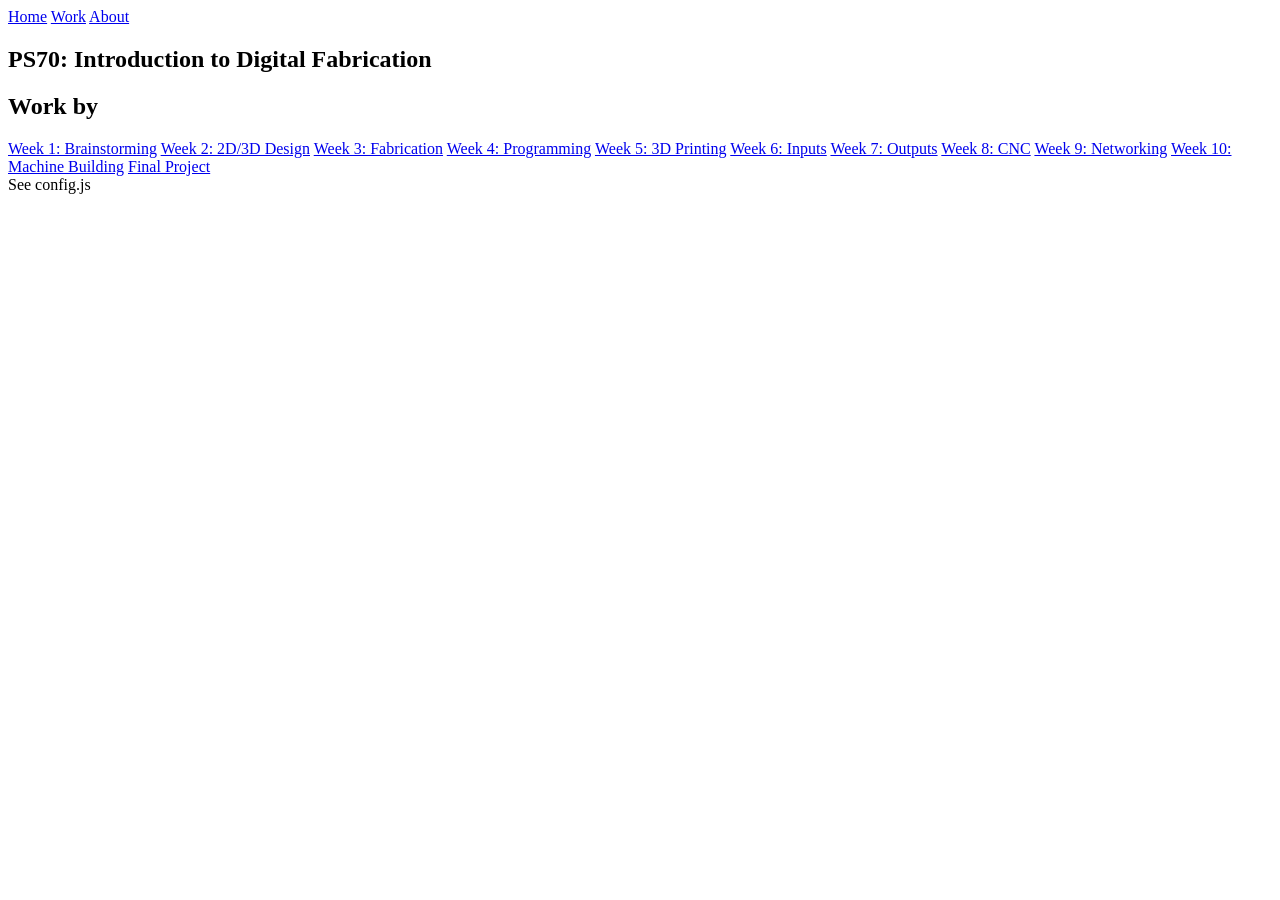
==== index.html @ 2aca8507 "Update index.html" ====
<!DOCTYPE html>
<html lang="en">
  <head>
    <title>See config.js</title>
    <meta charset="UTF-8">
    <meta name="viewport" content="width=device-width, initial-scale=1.0">
    <meta http-equiv="X-UA-Compatible" content="ie=edge">
    <link rel="stylesheet" href="./style.css">
  </head>

  <nav>
    <a id="home" href="./index.html">Home</a>
    <a href="./index.html#final-project">Work</a>
    <a href="./about.html">About</a>
  </nav>

	<body>
		<section id="hero">
			<h1>PS70: Introduction to Digital Fabrication</h1>
			<h2>Work by <span id="Gurmani Kaur"></span></h2>
		</section>

		<section id="final-project">
      <!-- Put an image or video of your final project here when it's complete! -->
		</section>

		<section id="work">
			<a href="./01_intro/index.html">Week 1: Brainstorming</a>
			<a href="./02_2Ddesign/index.html">Week 2: 2D/3D Design</a>
			<a href="./03_fabrication/index.html">Week 3: Fabrication</a>
			<a href="./04_microcontroller/">Week 4: Programming</a>
			<a href="./05_3Dprinting/index.html">Week 5: 3D Printing</a>
			<a href="./06_inputs/index.html">Week 6: Inputs</a>
			<a href="./07_outputs/index.html">Week 7: Outputs</a>
			<a href="./08_cnc/index.html">Week 8: CNC</a>
			<a href="./09_networking/index.html">Week 9: Networking</a>
			<a href="./10_machine/index.html">Week 10: Machine Building</a>
			<a href="./13_finalproject/index.html">Final Project</a>
		</section>
	</body>

  <footer>See config.js</footer>

  <script src="./config.js"></script>
</html>
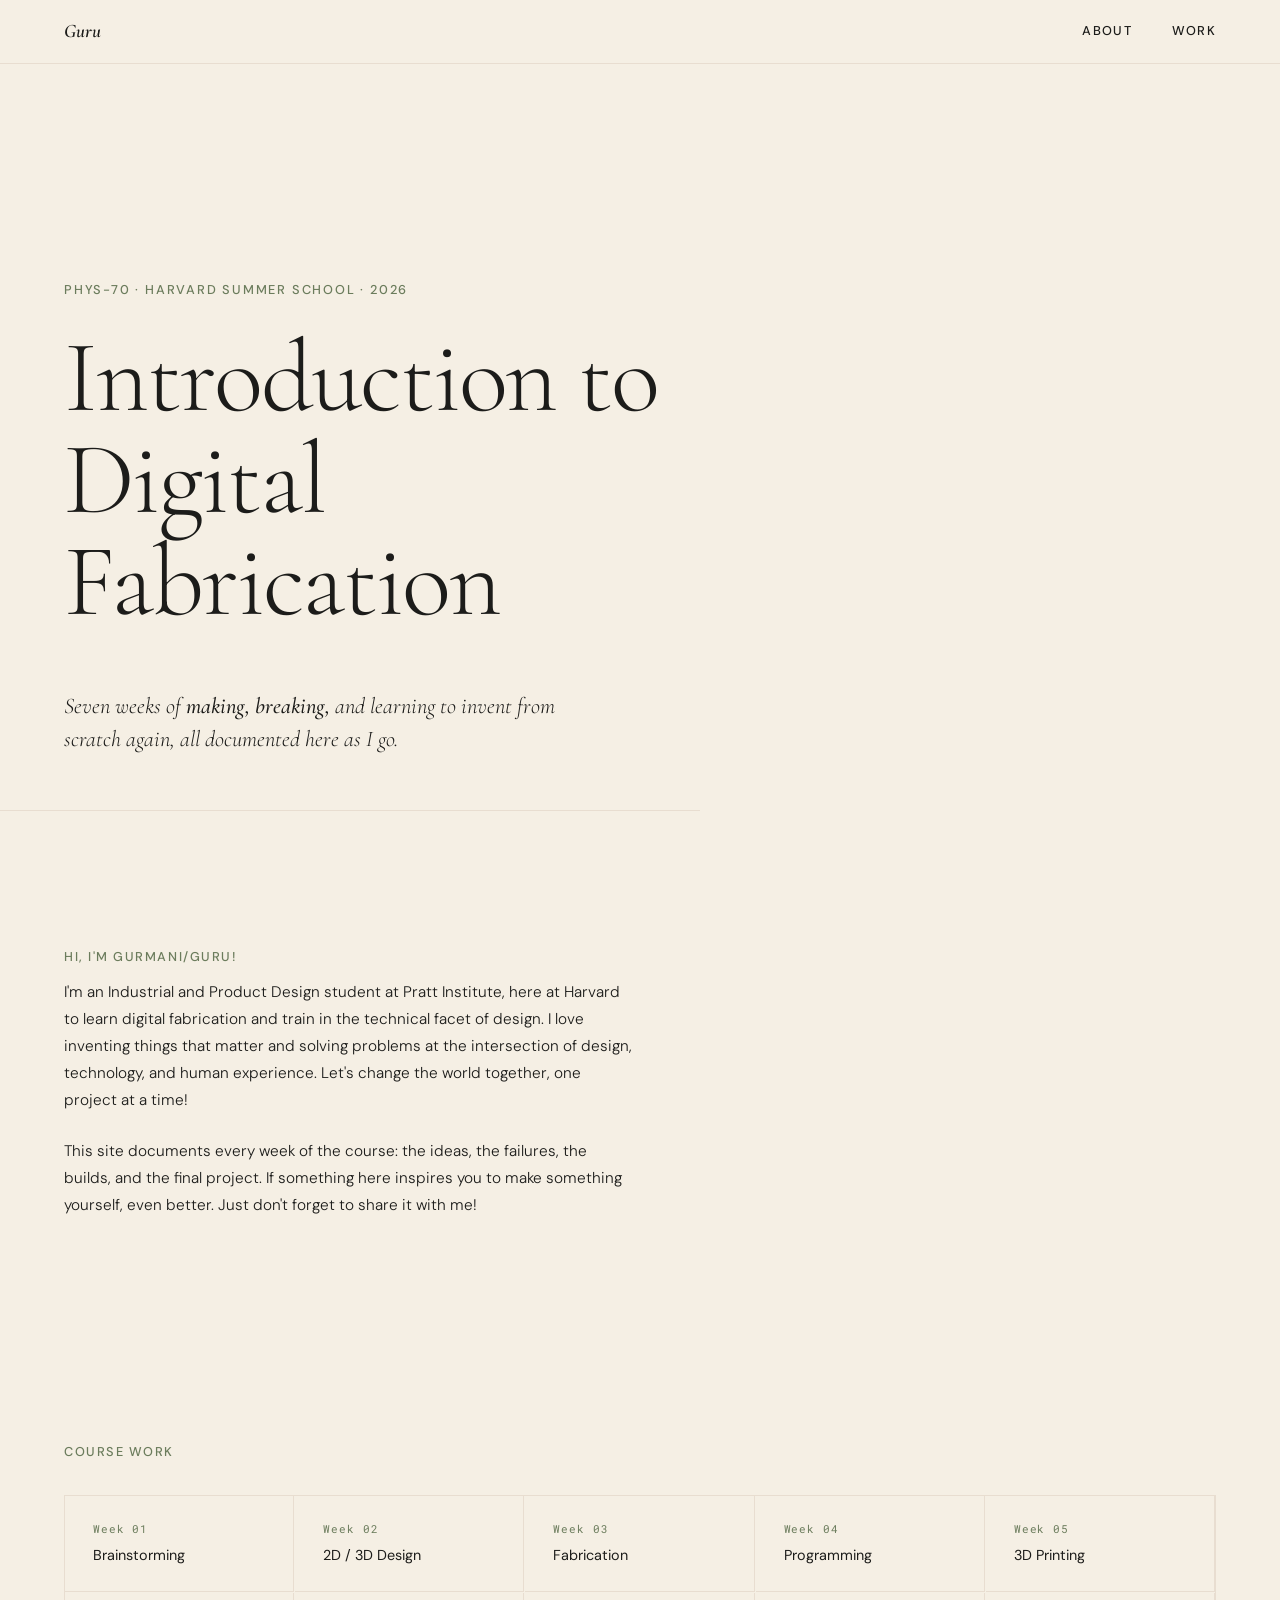
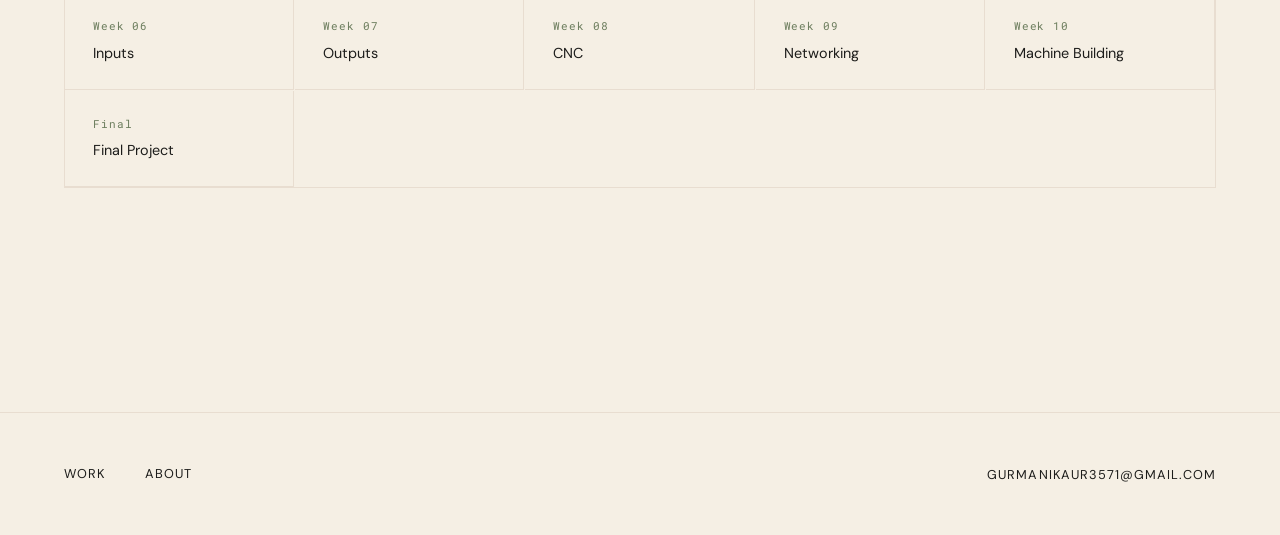
==== commit 0826e694: "Week 1 updates with homepage and about section." ====
--- a/index.html
+++ b/index.html
@@ -1,45 +1,94 @@
 <!DOCTYPE html>
 <html lang="en">
-  <head>
-    <title>See config.js</title>
-    <meta charset="UTF-8">
-    <meta name="viewport" content="width=device-width, initial-scale=1.0">
-    <meta http-equiv="X-UA-Compatible" content="ie=edge">
-    <link rel="stylesheet" href="./style.css">
-  </head>
+<head>
+  <meta charset="UTF-8">
+  <meta name="viewport" content="width=device-width, initial-scale=1.0">
+  <title>Gurmani Kaur · PHYS-70</title>
+  <link rel="stylesheet" href="./style.css">
+</head>
 
-  <nav>
-    <a id="home" href="./index.html">Home</a>
-    <a href="./index.html#final-project">Work</a>
-    <a href="./about.html">About</a>
-  </nav>
+<nav>
+  <a id="home" href="./index.html">Guru</a>
+  <a href="./about.html">About</a>
+  <a href="#work">Work</a>
+</nav>
 
-	<body>
-		<section id="hero">
-			<h1>PS70: Introduction to Digital Fabrication</h1>
-			<h2>Work by <span id="Gurmani Kaur"></span></h2>
-		</section>
+<body>
 
-		<section id="final-project">
-      <!-- Put an image or video of your final project here when it's complete! -->
-		</section>
+  <section id="hero">
+    <p class="eyebrow">PHYS-70 · Harvard Summer School · 2026</p>
+    <h1>Introduction to Digital Fabrication</h1>
+    <p class="hero-sub">
+      Seven weeks of <strong>making, breaking,</strong> and learning to invent from scratch again, all documented here as I go.
+    </p>
+  </section>
 
-		<section id="work">
-			<a href="./01_intro/index.html">Week 1: Brainstorming</a>
-			<a href="./02_2Ddesign/index.html">Week 2: 2D/3D Design</a>
-			<a href="./03_fabrication/index.html">Week 3: Fabrication</a>
-			<a href="./04_microcontroller/">Week 4: Programming</a>
-			<a href="./05_3Dprinting/index.html">Week 5: 3D Printing</a>
-			<a href="./06_inputs/index.html">Week 6: Inputs</a>
-			<a href="./07_outputs/index.html">Week 7: Outputs</a>
-			<a href="./08_cnc/index.html">Week 8: CNC</a>
-			<a href="./09_networking/index.html">Week 9: Networking</a>
-			<a href="./10_machine/index.html">Week 10: Machine Building</a>
-			<a href="./13_finalproject/index.html">Final Project</a>
-		</section>
-	</body>
+  <section id="intro">
+    <h3>Hi, I'm Gurmani/Guru!</h3>
+    <p>
+      I'm an Industrial and Product Design student at Pratt Institute, 
+      here at Harvard to learn digital fabrication and train in the technical facet of design. 
+      I love inventing things that matter and solving problems at the intersection of design, technology, and human experience. Let's change the world together, one project at a time!
+    </p>
+    <p>
+      This site documents every week of the course: the ideas, the failures, 
+      the builds, and the final project. If something here inspires you 
+      to make something yourself, even better. Just don't forget to share it with me!
+    </p>
+  </section>
 
-  <footer>See config.js</footer>
+  <section id="work">
+    <h3>Course Work</h3>
+    <div class="week-grid">
+      <a href="./01_intro/index.html">
+        <span class="week-num">Week 01</span>
+        Brainstorming
+      </a>
+      <a href="./02_2Ddesign/index.html">
+        <span class="week-num">Week 02</span>
+        2D / 3D Design
+      </a>
+      <a href="./03_fabrication/index.html">
+        <span class="week-num">Week 03</span>
+        Fabrication
+      </a>
+      <a href="./04_microcontroller/index.html">
+        <span class="week-num">Week 04</span>
+        Programming
+      </a>
+      <a href="./05_3Dprinting/index.html">
+        <span class="week-num">Week 05</span>
+        3D Printing
+      </a>
+      <a href="./06_inputs/index.html">
+        <span class="week-num">Week 06</span>
+        Inputs
+      </a>
+      <a href="./07_outputs/index.html">
+        <span class="week-num">Week 07</span>
+        Outputs
+      </a>
+      <a href="./08_cnc/index.html">
+        <span class="week-num">Week 08</span>
+        CNC
+      </a>
+      <a href="./09_networking/index.html">
+        <span class="week-num">Week 09</span>
+        Networking
+      </a>
+      <a href="./10_machine/index.html">
+        <span class="week-num">Week 10</span>
+        Machine Building
+      </a>
+      <a href="./13_finalproject/index.html">
+        <span class="week-num">Final</span>
+        Final Project
+      </a>
+    </div>
+  </section>
 
-  <script src="./config.js"></script>
-</html>
+</body>
+
+<footer></footer>
+<script src="./config.js"></script>
+</html>
--- a/style.css
+++ b/style.css
@@ -0,0 +1,514 @@
+@import url('https://fonts.googleapis.com/css2?family=Cormorant+Garamond:ital,wght@0,300;0,400;0,600;0,700;1,300;1,400;1,600&family=DM+Sans:ital,opsz,wght@0,9..40,300;0,9..40,400;0,9..40,500;1,9..40,300&family=Roboto+Mono:wght@400;500&display=swap');
+
+/* Reset */
+*, *::before, *::after {
+  margin: 0;
+  padding: 0;
+  box-sizing: border-box;
+}
+
+:root {
+  --background-color: #F5EFE4;
+  --text-color: #1C1C1A;
+  --accent-color: #6B7C5C;
+  --secondary-color: #E8DDD0;
+  --font-family: 'Cormorant Garamond', serif;
+  --body-font-family: 'DM Sans', sans-serif;
+  --mono-font-family: 'Roboto Mono', monospace;
+}
+
+html {
+  background-color: var(--background-color);
+  color: var(--text-color);
+  font-family: var(--body-font-family);
+  font-size: 16px;
+  line-height: 1.6;
+}
+
+/* Typography */
+h1 {
+  font-family: var(--font-family);
+  font-size: clamp(3.5rem, 8vw, 9rem);
+  font-weight: 300;
+  line-height: 1.0;
+  letter-spacing: -0.02em;
+  margin-bottom: 2rem;
+}
+
+h2 {
+  font-family: var(--font-family);
+  font-size: clamp(1.8rem, 3.5vw, 3rem);
+  font-weight: 400;
+  font-style: italic;
+  margin-bottom: 0.5rem;
+  margin-top: 3rem;
+}
+
+h3 {
+  font-family: var(--body-font-family);
+  font-size: clamp(0.7rem, 1vw, 0.85rem);
+  font-weight: 500;
+  letter-spacing: 0.12em;
+  text-transform: uppercase;
+  color: var(--accent-color);
+  margin-bottom: 0.75rem;
+  margin-top: 2.5rem;
+}
+
+p {
+  font-family: var(--body-font-family);
+  font-size: clamp(0.95rem, 1.2vw, 1.1rem);
+  font-weight: 300;
+  line-height: 1.75;
+  margin-bottom: 1.5rem;
+  max-width: 65ch;
+}
+
+b, strong {
+  font-weight: 500;
+}
+
+a {
+  color: var(--text-color);
+  text-decoration: underline;
+  text-underline-offset: 3px;
+  transition: color 0.2s ease;
+}
+
+a:hover {
+  color: var(--accent-color);
+}
+
+ul, ol {
+  font-family: var(--body-font-family);
+  font-size: clamp(0.95rem, 1.2vw, 1.05rem);
+  font-weight: 300;
+  padding-left: 1.5rem;
+  margin-bottom: 1.5rem;
+}
+
+li {
+  margin-bottom: 0.4rem;
+}
+
+code {
+  font-family: var(--mono-font-family);
+  font-size: 0.875em;
+  background-color: var(--secondary-color);
+  padding: 2px 6px;
+  border-radius: 3px;
+}
+
+pre {
+  font-family: var(--mono-font-family);
+  font-size: 0.875rem;
+  background-color: var(--secondary-color);
+  padding: 1.5rem;
+  border-radius: 6px;
+  overflow-x: auto;
+  margin-bottom: 2rem;
+}
+
+pre code {
+  background: none;
+  padding: 0;
+}
+
+table {
+  width: 100%;
+  border-collapse: collapse;
+  margin-bottom: 2rem;
+  font-size: 0.95rem;
+}
+
+th, td {
+  border: 1px solid var(--secondary-color);
+  padding: 0.6rem 1rem;
+  text-align: left;
+}
+
+th {
+  font-weight: 500;
+  background-color: var(--secondary-color);
+}
+
+/*  Navigation */
+nav {
+  position: fixed;
+  top: 0;
+  left: 0;
+  right: 0;
+  z-index: 100;
+  height: 64px;
+  padding: 0 5vw;
+  display: flex;
+  align-items: center;
+  gap: 2.5rem;
+  background-color: rgba(245, 239, 228, 0.92);
+  backdrop-filter: blur(8px);
+  border-bottom: 1px solid var(--secondary-color);
+}
+
+nav a {
+  font-family: var(--body-font-family);
+  font-size: 0.8rem;
+  font-weight: 500;
+  letter-spacing: 0.1em;
+  text-transform: uppercase;
+  text-decoration: none;
+  color: var(--text-color);
+  transition: color 0.2s ease;
+}
+
+nav a:hover {
+  color: var(--accent-color);
+}
+
+nav #home {
+  margin-right: auto;
+  font-family: var(--font-family);
+  font-size: 1.2rem;
+  font-weight: 600;
+  font-style: italic;
+  letter-spacing: 0;
+  text-transform: none;
+}
+
+/* Footer */
+footer {
+  width: 100%;
+  margin-top: 8rem;
+  padding: 3rem 5vw;
+  border-top: 1px solid var(--secondary-color);
+  display: flex;
+  align-items: center;
+  gap: 2.5rem;
+}
+
+footer a {
+  font-size: 0.8rem;
+  letter-spacing: 0.08em;
+  text-transform: uppercase;
+  text-decoration: none;
+  font-weight: 400;
+}
+
+footer #contact-info {
+  margin-left: auto;
+}
+
+footer #year {
+  font-family: var(--mono-font-family);
+  font-size: 0.8rem;
+  color: var(--accent-color);
+}
+
+/* Hero */
+#hero {
+  min-height: 90vh;
+  padding: calc(64px + 8vh) 5vw 6vh;
+  display: flex;
+  flex-direction: column;
+  justify-content: flex-end;
+  position: relative;
+  overflow: hidden;
+}
+
+#hero .eyebrow {
+  font-family: var(--body-font-family);
+  font-size: 0.8rem;
+  font-weight: 500;
+  letter-spacing: 0.14em;
+  text-transform: uppercase;
+  color: var(--accent-color);
+  margin-bottom: 1.5rem;
+}
+
+#hero h1 {
+  max-width: 14ch;
+}
+
+#hero .hero-sub {
+  font-family: var(--font-family);
+  font-size: clamp(1.1rem, 1.8vw, 1.4rem);
+  font-style: italic;
+  font-weight: 300;
+  color: var(--text-color);
+  max-width: 55ch;
+  line-height: 1.5;
+  margin-top: 1.5rem;
+  margin-bottom: 0;
+}
+
+/* Decorative leaf SVG background — bottom right */
+#hero::after {
+  content: '';
+  position: absolute;
+  bottom: -2rem;
+  right: -2rem;
+  width: clamp(200px, 35vw, 480px);
+  height: clamp(200px, 35vw, 480px);
+  background-image: url('./placeholder_assets/leaf-bg.svg');
+  background-size: contain;
+  background-repeat: no-repeat;
+  background-position: bottom right;
+  opacity: 0.18;
+  pointer-events: none;
+}
+
+/* Intro section */
+#intro {
+  padding: 6rem 5vw;
+  max-width: 700px;
+  border-top: 1px solid var(--secondary-color);
+}
+
+/* Work / week list */
+#work {
+  padding: 4rem 5vw 6rem;
+}
+
+#work h3 {
+  margin-bottom: 2rem;
+}
+
+.week-grid {
+  display: grid;
+  grid-template-columns: repeat(auto-fill, minmax(220px, 1fr));
+  gap: 1px;
+  border: 1px solid var(--secondary-color);
+}
+
+.week-grid a {
+  display: block;
+  padding: 1.5rem 1.75rem;
+  text-decoration: none;
+  font-family: var(--body-font-family);
+  font-size: 0.9rem;
+  font-weight: 400;
+  border-right: 1px solid var(--secondary-color);
+  border-bottom: 1px solid var(--secondary-color);
+  transition: background-color 0.15s ease, color 0.15s ease;
+}
+
+.week-grid a:hover {
+  background-color: var(--text-color);
+  color: var(--background-color);
+}
+
+.week-grid a .week-num {
+  display: block;
+  font-family: var(--mono-font-family);
+  font-size: 0.7rem;
+  color: var(--accent-color);
+  margin-bottom: 0.4rem;
+  letter-spacing: 0.08em;
+}
+
+.week-grid a:hover .week-num {
+  color: var(--secondary-color);
+}
+
+/* About page */
+.about-hero {
+  padding: calc(64px + 6vh) 5vw 4rem;
+  display: grid;
+  grid-template-columns: 1fr 1.6fr;
+  gap: 5vw;
+  align-items: start;
+  max-width: 1100px;
+}
+
+.about-hero img {
+  width: 100%;
+  aspect-ratio: 3/4;
+  object-fit: cover;
+  border-radius: 4px;
+}
+
+.about-hero .about-text h1 {
+  font-size: clamp(2.8rem, 5vw, 5rem);
+  margin-bottom: 1.5rem;
+}
+
+.about-hero .about-text p {
+  max-width: 55ch;
+}
+
+/* Resume section */
+.resume {
+  padding: 4rem 5vw 2rem;
+  border-top: 1px solid var(--secondary-color);
+  max-width: 900px;
+}
+
+.resume-block {
+  margin-bottom: 3rem;
+}
+
+.resume-block h3 {
+  margin-top: 0;
+  padding-bottom: 0.5rem;
+  border-bottom: 1px solid var(--secondary-color);
+  margin-bottom: 1.25rem;
+}
+
+.resume-entry {
+  margin-bottom: 1.5rem;
+}
+
+.resume-entry .role {
+  font-weight: 500;
+  font-size: 0.95rem;
+  margin-bottom: 0.1rem;
+}
+
+.resume-entry .org {
+  font-size: 0.85rem;
+  color: var(--accent-color);
+  margin-bottom: 0.4rem;
+  font-family: var(--mono-font-family);
+}
+
+.resume-entry ul {
+  margin-bottom: 0;
+}
+
+/* Blog / weekly assignment pages */
+.blog {
+  padding: calc(64px + 6vh) 5vw 4rem;
+  max-width: 860px;
+}
+
+.blog h1 {
+  font-size: clamp(2.5rem, 5vw, 5.5rem);
+  margin-bottom: 0.5rem;
+}
+
+.blog .blog-meta {
+  font-size: 0.8rem;
+  color: var(--accent-color);
+  letter-spacing: 0.08em;
+  text-transform: uppercase;
+  font-family: var(--mono-font-family);
+  margin-bottom: 3rem;
+}
+
+/* Project idea card (Week 1) */
+.idea-card {
+  border: 1px solid var(--secondary-color);
+  border-radius: 4px;
+  padding: 2rem 2.5rem;
+  margin-bottom: 2rem;
+  position: relative;
+}
+
+.idea-card .idea-tag {
+  font-family: var(--mono-font-family);
+  font-size: 0.7rem;
+  letter-spacing: 0.1em;
+  text-transform: uppercase;
+  color: var(--accent-color);
+  margin-bottom: 0.75rem;
+}
+
+.idea-card h2 {
+  margin-top: 0;
+  font-size: clamp(2rem, 4vw, 3.5rem);
+}
+
+/* Blob shape (signature element) */
+.blob-section {
+  position: relative;
+  padding: 3rem 2.5rem;
+  margin: 2rem 0;
+}
+
+.blob-section svg.blob-bg {
+  position: absolute;
+  inset: 0;
+  width: 100%;
+  height: 100%;
+  z-index: 0;
+}
+
+.blob-section .blob-content {
+  position: relative;
+  z-index: 1;
+}
+
+/* Media */
+img {
+  max-width: 100%;
+  display: block;
+  border-radius: 2px;
+}
+
+iframe, video {
+  width: 100%;
+  max-width: 720px;
+  aspect-ratio: 16/9;
+  border: none;
+  margin-bottom: 2rem;
+  border-radius: 4px;
+}
+
+.caption {
+  font-size: 0.8rem;
+  color: var(--accent-color);
+  font-family: var(--mono-font-family);
+  margin-top: 0.5rem;
+  margin-bottom: 2rem;
+}
+
+.img-duo, .img-trip, .img-quad {
+  display: grid;
+  gap: 0.5rem;
+  margin-bottom: 2rem;
+}
+
+.img-duo  { grid-template-columns: 1fr 1fr; }
+.img-trip { grid-template-columns: 1fr 1fr 1fr; }
+.img-quad { grid-template-columns: 1fr 1fr; }
+
+/* Slideshow */
+.slideshow-container {
+  position: relative;
+  margin-bottom: 2rem;
+  overflow: hidden;
+}
+
+.slides { display: none; }
+
+.prev, .next {
+  position: absolute;
+  top: 50%;
+  transform: translateY(-50%);
+  padding: 0.5rem 1rem;
+  background: rgba(28,28,26,0.6);
+  color: #fff;
+  cursor: pointer;
+  user-select: none;
+  text-decoration: none;
+  font-size: 1.2rem;
+  border-radius: 2px;
+  z-index: 10;
+}
+
+.next { right: 0; }
+
+/* Responsive */
+@media (max-width: 768px) {
+  .about-hero {
+    grid-template-columns: 1fr;
+  }
+
+  .about-hero img {
+    max-width: 260px;
+    aspect-ratio: 1;
+  }
+
+  #hero::after {
+    opacity: 0.1;
+  }
+}
